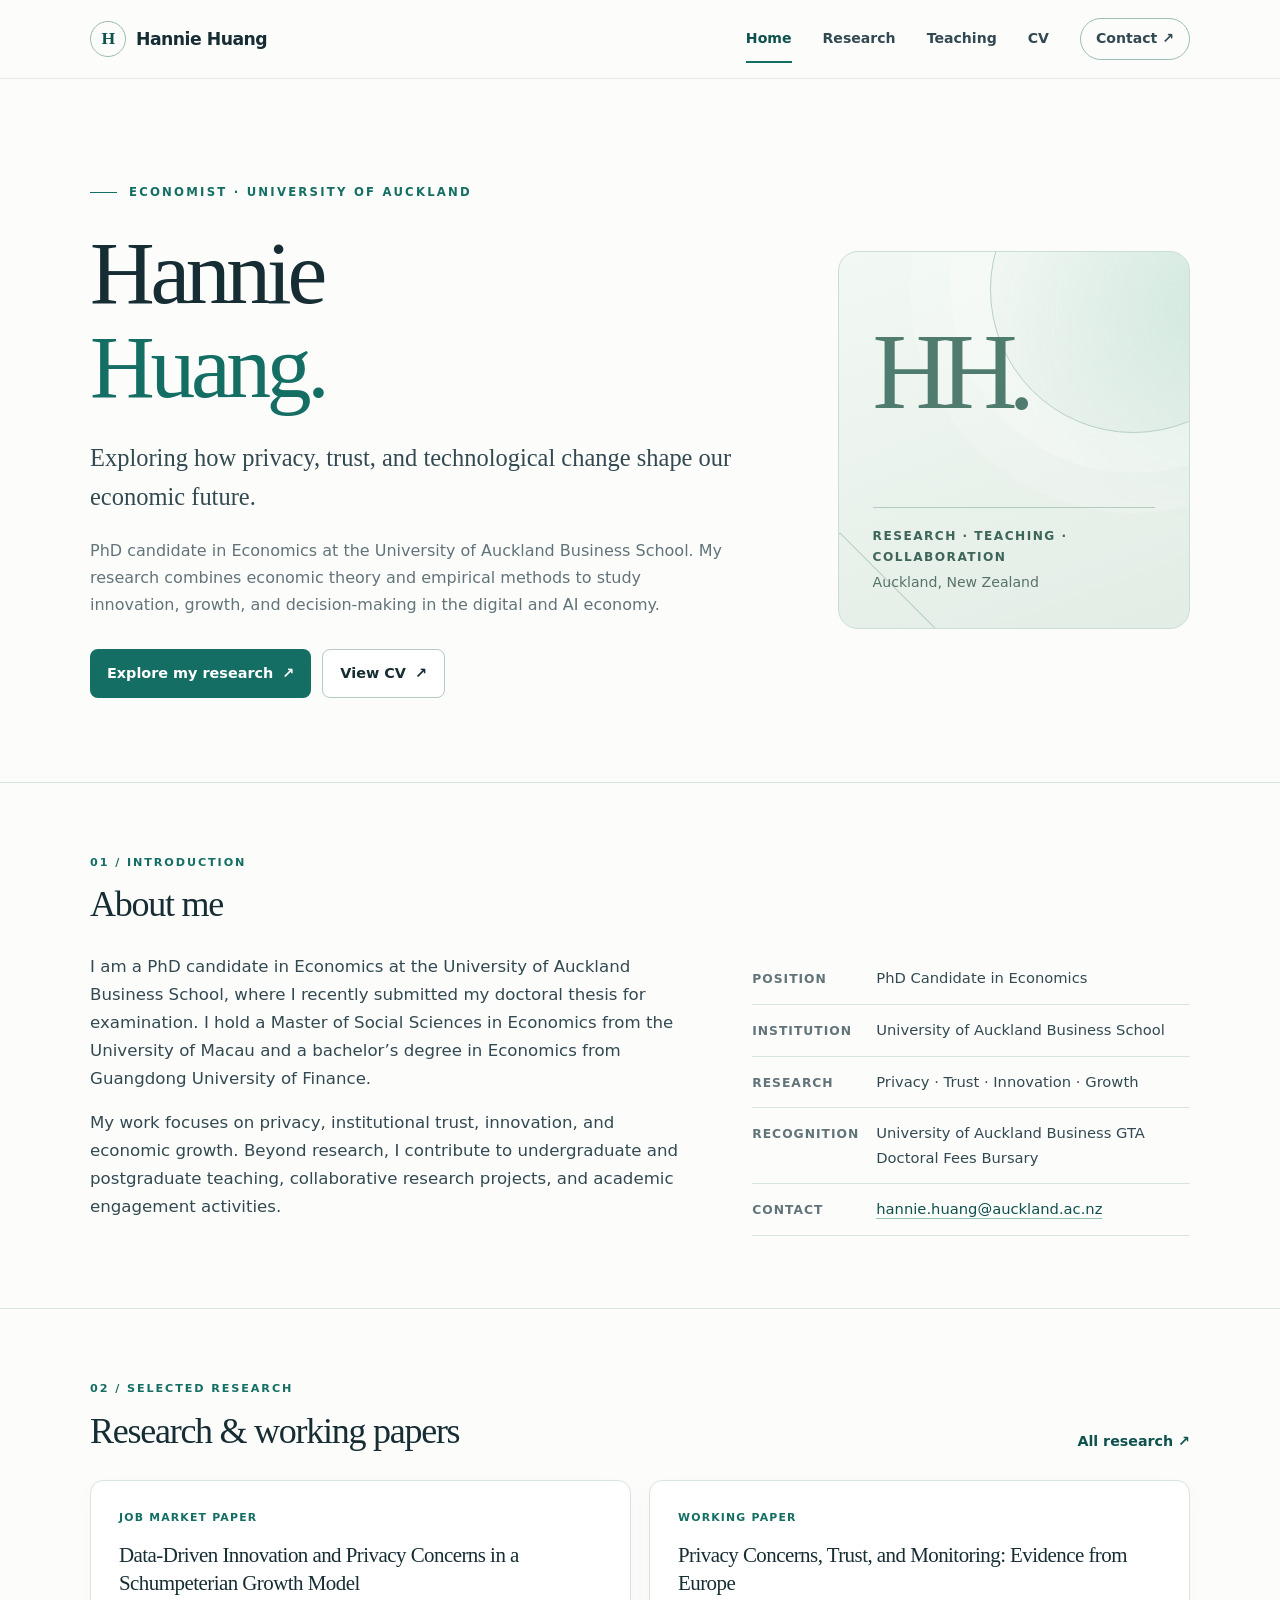
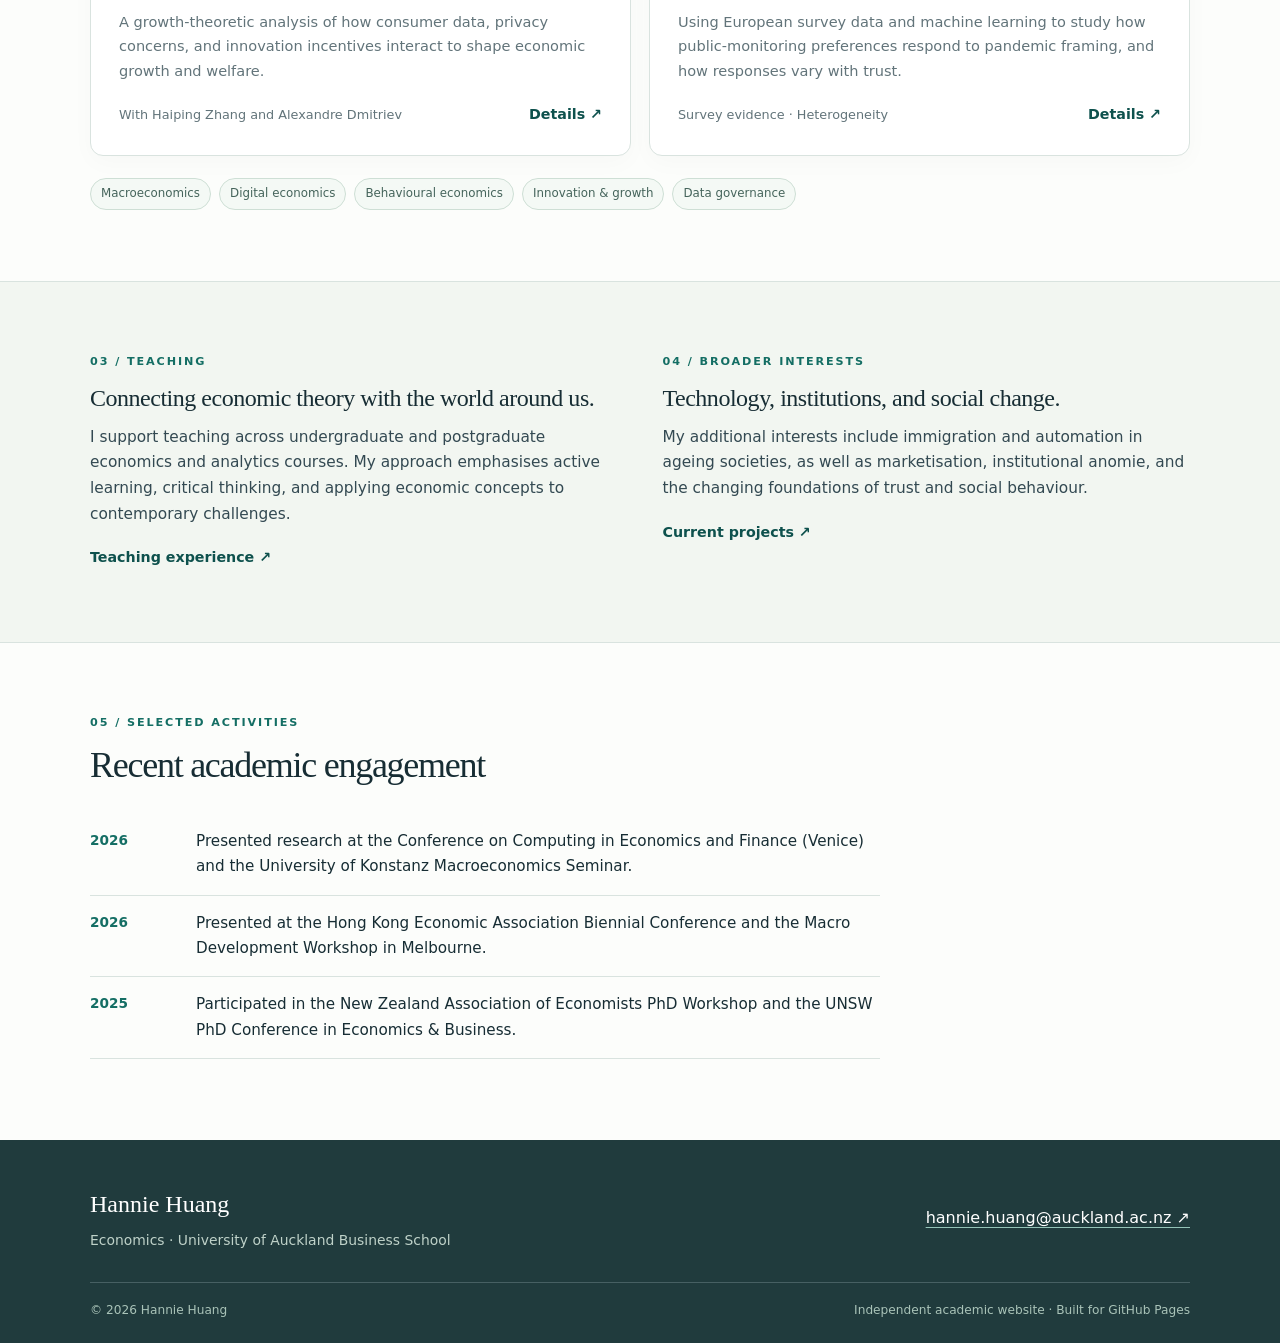
==== index.html @ b25e2229 "Add files via upload" ====
<!doctype html>
<html lang="en"><head><meta charset="utf-8"><meta name="viewport" content="width=device-width, initial-scale=1">
<meta name="description" content="Hannie Huang, PhD candidate in Economics at the University of Auckland. Research in privacy, trust, innovation and growth in the digital economy."><meta name="theme-color" content="#fcfdfb">
<meta property="og:title" content="Home | Hannie Huang"><meta property="og:description" content="Hannie Huang, PhD candidate in Economics at the University of Auckland. Research in privacy, trust, innovation and growth in the digital economy."><meta property="og:type" content="website">
<link rel="icon" href="assets/favicon.svg" type="image/svg+xml"><link rel="stylesheet" href="assets/site.css">
<title>Home | Hannie Huang</title></head>
<body><a class="skip-link" href="#main">Skip to content</a>
<header class="site-header"><div class="container header-inner"><a class="brand" href="index.html" aria-label="Hannie Huang homepage"><span class="brand-mark" aria-hidden="true">H</span> Hannie Huang</a>
<button class="menu-toggle" type="button" aria-expanded="false" aria-controls="mainnav">Menu</button>
<nav class="site-nav" id="mainnav" aria-label="Primary navigation"><a href="index.html" aria-current="page">Home</a><a href="research.html">Research</a><a href="teaching.html">Teaching</a><a href="cv.html">CV</a><a class="nav-contact" href="mailto:hannie.huang@auckland.ac.nz">Contact ↗</a></nav></div></header>
<main id="main">
<section class="hero"><div class="container hero-grid"><div>
<div class="eyebrow">Economist · University of Auckland</div>
<h1>Hannie<br><span>Huang.</span></h1>
<p class="hero-lead">Exploring how privacy, trust, and technological change shape our economic future.</p>
<p class="hero-description">PhD candidate in Economics at the University of Auckland Business School. My research combines economic theory and empirical methods to study innovation, growth, and decision-making in the digital and AI economy.</p>
<div class="actions"><a class="btn btn-primary" href="research.html">Explore my research <span aria-hidden="true">↗</span></a><a class="btn btn-secondary" href="cv.html">View CV <span aria-hidden="true">↗</span></a></div>
</div><div class="profile-panel" aria-label="Decorative initials card"><div class="monogram" aria-hidden="true">HH.</div><div class="profile-label">Research · Teaching · Collaboration</div><div class="profile-text">Auckland, New Zealand</div></div></div></section>
<section class="section" id="about"><div class="container"><div class="section-heading"><div><span class="kicker">01 / Introduction</span><h2>About me</h2></div></div>
<div class="about-grid"><div class="about-copy"><p>I am a PhD candidate in Economics at the University of Auckland Business School, where I recently submitted my doctoral thesis for examination. I hold a Master of Social Sciences in Economics from the University of Macau and a bachelor’s degree in Economics from Guangdong University of Finance.</p>
<p>My work focuses on privacy, institutional trust, innovation, and economic growth. Beyond research, I contribute to undergraduate and postgraduate teaching, collaborative research projects, and academic engagement activities.</p></div>
<div><ul class="fact-list"><li><strong>Position</strong><span>PhD Candidate in Economics</span></li><li><strong>Institution</strong><span>University of Auckland Business School</span></li><li><strong>Research</strong><span>Privacy · Trust · Innovation · Growth</span></li><li><strong>Recognition</strong><span>University of Auckland Business GTA Doctoral Fees Bursary</span></li><li><strong>Contact</strong><span><a href="mailto:hannie.huang@auckland.ac.nz">hannie.huang@auckland.ac.nz</a></span></li></ul></div></div>
</div></section>
<section class="section" id="selected-research"><div class="container"><div class="section-heading"><div><span class="kicker">02 / Selected research</span><h2>Research & working papers</h2></div><a class="inline-link" href="research.html">All research ↗</a></div>
<div class="two-col"><article class="paper-card"><span class="label">Job market paper</span><h3>Data-Driven Innovation and Privacy Concerns in a Schumpeterian Growth Model</h3><p>A growth-theoretic analysis of how consumer data, privacy concerns, and innovation incentives interact to shape economic growth and welfare.</p><div class="meta"><span class="muted" style="font-size:.8rem">With Haiping Zhang and Alexandre Dmitriev</span><a class="inline-link" href="research.html#innovation">Details ↗</a></div></article>
<article class="paper-card"><span class="label">Working paper</span><h3>Privacy Concerns, Trust, and Monitoring: Evidence from Europe</h3><p>Using European survey data and machine learning to study how public-monitoring preferences respond to pandemic framing, and how responses vary with trust.</p><div class="meta"><span class="muted" style="font-size:.8rem">Survey evidence · Heterogeneity</span><a class="inline-link" href="research.html#privacy-trust">Details ↗</a></div></article></div>
<div class="chips"><span class="chip">Macroeconomics</span><span class="chip">Digital economics</span><span class="chip">Behavioural economics</span><span class="chip">Innovation & growth</span><span class="chip">Data governance</span></div>
</div></section>
<section class="section feature-band"><div class="container feature-grid"><article class="feature-item"><span class="kicker">03 / Teaching</span><h3>Connecting economic theory with the world around us.</h3><p>I support teaching across undergraduate and postgraduate economics and analytics courses. My approach emphasises active learning, critical thinking, and applying economic concepts to contemporary challenges.</p><a class="inline-link" href="teaching.html">Teaching experience ↗</a></article>
<article class="feature-item"><span class="kicker">04 / Broader interests</span><h3>Technology, institutions, and social change.</h3><p>My additional interests include immigration and automation in ageing societies, as well as marketisation, institutional anomie, and the changing foundations of trust and social behaviour.</p><a class="inline-link" href="research.html#work-in-progress">Current projects ↗</a></article></div></section>
<section class="section"><div class="container"><div class="section-heading"><div><span class="kicker">05 / Selected activities</span><h2>Recent academic engagement</h2></div></div>
<ol class="timeline"><li><time datetime="2026">2026</time><span>Presented research at the Conference on Computing in Economics and Finance (Venice) and the University of Konstanz Macroeconomics Seminar.</span></li>
<li><time datetime="2026">2026</time><span>Presented at the Hong Kong Economic Association Biennial Conference and the Macro Development Workshop in Melbourne.</span></li>
<li><time datetime="2025">2025</time><span>Participated in the New Zealand Association of Economists PhD Workshop and the UNSW PhD Conference in Economics & Business.</span></li></ol></div></section>
</main>
<footer class="site-footer"><div class="container"><div class="footer-main"><div><strong>Hannie Huang</strong><p>Economics · University of Auckland Business School</p></div><a href="mailto:hannie.huang@auckland.ac.nz">hannie.huang@auckland.ac.nz ↗</a></div>
<div class="footer-bottom"><span>© <span class="year">2026</span> Hannie Huang</span><span>Independent academic website · Built for GitHub Pages</span></div></div></footer>
<script src="assets/site.js" defer></script></body></html>
---- assets/site.css ----
/* Hannie Huang · Academic website · no remote assets or dependencies */
:root {
  --ink:#172d34;--ink2:#334952;--muted:#62747a;--line:#d9e3df;
  --accent:#146e64;--accent-dark:#0e514d;--accent-pale:#e5f1eb;
  --paper:#fcfdfb;--white:#ffffff;--cream:#f4f6f2;--gold:#cda96c;
  --max:1100px;--radius:14px;
}
*{box-sizing:border-box}
html{scroll-behavior:smooth}
body{margin:0;color:var(--ink);background:var(--paper);font-family:system-ui,-apple-system,"Segoe UI",Roboto,"Helvetica Neue",Arial,sans-serif;line-height:1.67;-webkit-font-smoothing:antialiased}
a{color:var(--accent-dark);text-decoration-color:#94c4b8;text-underline-offset:4px}
a:hover{text-decoration-color:var(--accent-dark)}
button{font:inherit;cursor:pointer} img{max-width:100%;height:auto} ::selection{background:#c9e8dc;color:#12332f}
:focus-visible{outline:3px solid var(--accent);outline-offset:3px}
.container{width:min(calc(100% - 44px),var(--max));margin-inline:auto}
.skip-link{position:absolute;top:-100px;left:20px;z-index:1000;background:#fff;padding:10px 18px}.skip-link:focus{top:15px}
.site-header{position:sticky;top:0;z-index:50;border-bottom:1px solid rgba(23,45,52,.09);background:rgba(252,253,251,.96);backdrop-filter:blur(12px)}
.header-inner{min-height:78px;display:flex;justify-content:space-between;align-items:center;gap:20px}
.brand{display:flex;align-items:center;gap:10px;color:var(--ink);text-decoration:none!important;font-size:1.08rem;font-weight:720;letter-spacing:-.03em;white-space:nowrap}
.brand-mark{width:36px;height:36px;display:grid;place-items:center;border:1px solid #98b9af;border-radius:50%;font-family:Georgia,serif;font-size:1.1rem;color:var(--accent-dark)}
.site-nav{display:flex;align-items:center;gap:31px}
.site-nav a{text-decoration:none;color:var(--ink2);font-size:.88rem;font-weight:550;position:relative}
.site-nav a[aria-current="page"]{color:var(--accent-dark);font-weight:760}
.site-nav a[aria-current="page"]::after{content:"";position:absolute;height:2px;left:0;right:0;bottom:-12px;background:var(--accent)}
.site-nav a:hover{color:var(--accent)}
.nav-contact{border:1px solid #9bbeb4;padding:8px 15px;border-radius:50px!important}
.menu-toggle{display:none;border:1px solid var(--line);color:var(--ink);border-radius:8px;background:transparent;padding:8px 12px}
.eyebrow{display:flex;align-items:center;gap:12px;text-transform:uppercase;letter-spacing:.19em;font-size:.73rem;font-weight:750;color:var(--accent)}
.eyebrow:before{content:"";width:27px;height:1px;background:var(--accent)}
.hero{padding:104px 0 84px;position:relative;overflow:hidden}
.hero-grid{display:grid;grid-template-columns:minmax(0,1.35fr) minmax(280px,.7fr);gap:68px;align-items:center}
.hero h1,.page-hero h1{font-family:Georgia,"Times New Roman",serif;letter-spacing:-.048em;font-weight:500;line-height:1.06}
.hero h1{font-size:clamp(3.5rem,7vw,6.1rem);margin:23px 0 24px}
.hero h1 span{color:var(--accent)}
.hero-lead{font-family:Georgia,"Times New Roman",serif;color:var(--ink2);font-size:clamp(1.16rem,2vw,1.53rem);line-height:1.57;max-width:680px;margin:0 0 22px}
.hero-description{max-width:640px;color:var(--muted);font-size:1rem;margin:0 0 31px}
.actions{display:flex;flex-wrap:wrap;gap:11px}
.btn{display:inline-flex;align-items:center;gap:9px;padding:11px 17px;border-radius:8px;text-decoration:none;font-size:.9rem;font-weight:700;transition:transform .15s,background .15s}
.btn:hover{transform:translateY(-1px)}
.btn-primary{background:var(--accent);color:white!important}
.btn-primary:hover{background:var(--accent-dark)}
.btn-secondary{border:1px solid #b6c9c4;color:var(--ink)!important;background:#fff}
.profile-panel{min-height:360px;border:1px solid #cbded4;border-radius:20px;padding:34px;position:relative;overflow:hidden;background:radial-gradient(circle at 105% 15%,#d3e9df 0,transparent 43%),linear-gradient(160deg,#f2f9f4,#e7efe9 75%,#e1ede5)}
.profile-panel:before{content:"";position:absolute;width:285px;height:285px;border:1px solid #b7d0c4;border-radius:50%;right:-88px;top:-106px;box-shadow:0 0 0 40px rgba(255,255,255,.2),0 0 0 80px rgba(255,255,255,.15)}
.profile-panel:after{content:"";position:absolute;width:160px;height:160px;border:1px solid #b0cdc0;transform:rotate(45deg);bottom:-100px;left:-80px}
.monogram{font-family:Georgia,serif;font-weight:400;letter-spacing:-.09em;font-size:6.7rem;color:#507b6f;line-height:1;margin:32px 0 82px;position:relative;z-index:2}
.profile-label{position:relative;z-index:2;padding-top:18px;border-top:1px solid #b1cbbd;font-size:.76rem;letter-spacing:.12em;text-transform:uppercase;color:#3d655a;font-weight:720}
.profile-text{position:relative;z-index:2;margin:4px 0 0;color:#557368;font-size:.88rem}
.section{padding:71px 0;border-top:1px solid var(--line)}
.section-heading{display:flex;align-items:end;justify-content:space-between;gap:20px;margin-bottom:27px}
.kicker{font-size:.7rem;color:var(--accent);font-weight:780;letter-spacing:.17em;text-transform:uppercase;display:block;margin-bottom:11px}
h2{font-size:clamp(1.65rem,3vw,2.25rem);font-family:Georgia,"Times New Roman",serif;letter-spacing:-.035em;font-weight:500;line-height:1.2;margin:0}
h3{font-size:1.16rem;line-height:1.35;letter-spacing:-.02em;margin:0 0 10px}
p{margin:0 0 17px}.muted{color:var(--muted)}
.inline-link{font-size:.89rem;white-space:nowrap;font-weight:720;text-decoration:none}
.about-grid{display:grid;grid-template-columns:1.15fr .85fr;gap:70px}
.about-copy{font-size:1.04rem;color:var(--ink2)}
.fact-list{margin:0;padding:0;list-style:none}
.fact-list li{padding:13px 0;border-bottom:1px solid var(--line);display:flex;gap:20px;align-items:baseline}
.fact-list strong{font-size:.77rem;text-transform:uppercase;letter-spacing:.08em;width:104px;flex-shrink:0;color:var(--muted)}
.fact-list span{font-size:.92rem;color:var(--ink2)}
.two-col{display:grid;grid-template-columns:1fr 1fr;gap:18px}
.paper-card{border:1px solid var(--line);padding:28px;border-radius:13px;background:var(--white);display:flex;flex-direction:column;min-height:268px;box-shadow:0 7px 24px rgba(18,45,39,.025)}
.paper-card:hover{border-color:#9dc3b5}
.paper-card h3{font-family:Georgia,"Times New Roman",serif;font-size:1.31rem;font-weight:500;letter-spacing:-.026em;margin:13px 0}
.paper-card p{font-size:.91rem;color:var(--muted);margin-bottom:20px}
.paper-card .meta{margin-top:auto;display:flex;justify-content:space-between;align-items:center;gap:14px}
.label{font-size:.68rem;text-transform:uppercase;letter-spacing:.11em;font-weight:760;color:var(--accent)}
.chips{display:flex;flex-wrap:wrap;gap:8px;margin-top:22px}
.chip{display:inline-block;color:#45645b;font-size:.74rem;border:1px solid #cedfd5;border-radius:60px;padding:5px 10px;background:#f4f9f5}
.feature-band{background:#f2f6f1}
.feature-grid{display:grid;grid-template-columns:1fr 1fr;gap:45px}
.feature-item h3{font-family:Georgia,serif;font-weight:500;font-size:1.5rem}
.feature-item p{color:var(--ink2);font-size:.96rem}
.timeline{padding:0;margin:0;list-style:none;max-width:790px}
.timeline li{display:grid;grid-template-columns:84px 1fr;gap:22px;padding:15px 0;border-bottom:1px solid var(--line);font-size:.95rem}
.timeline time{font-size:.85rem;color:var(--accent);font-weight:760}
.site-footer{background:#203b3d;color:#d7e7df;padding:44px 0 22px;margin-top:10px}
.footer-main{display:flex;align-items:center;justify-content:space-between;gap:22px;flex-wrap:wrap;margin-bottom:30px}
.footer-main strong{font-family:Georgia,serif;font-weight:500;font-size:1.5rem;color:white}
.footer-main p{margin:5px 0 0;color:#bfd2c9;font-size:.87rem}
.footer-main a{color:white}
.footer-bottom{border-top:1px solid #476063;padding-top:17px;display:flex;justify-content:space-between;gap:16px;flex-wrap:wrap;font-size:.76rem;color:#a9c3b8}
.page-hero{padding:85px 0 51px;background:linear-gradient(120deg,#f3f7f1,#fdfefb 62%)}
.page-hero h1{font-size:clamp(3.1rem,6vw,4.8rem);margin:16px 0 18px}
.page-hero p{font-size:1.05rem;color:var(--ink2);max-width:750px}
.content-shell{padding:60px 0 85px}
.content-block+.content-block{margin-top:74px}
.section-intro{max-width:780px;color:var(--ink2);font-size:.97rem}
.research-feature{border:1px solid #d4e1d8;border-left:4px solid var(--accent);background:white;padding:30px 34px;border-radius:0 13px 13px 0}
.research-feature h3{font-family:Georgia,serif;font-size:1.55rem;font-weight:500;max-width:800px;margin:10px 0}
.research-feature .authors{font-size:.87rem;color:var(--muted);margin-bottom:17px}
.research-feature p{max-width:840px;color:var(--ink2);font-size:.95rem}
.list-cards{display:grid;gap:16px}
.item-card{padding:25px 27px;border:1px solid var(--line);border-radius:12px;background:white}
.item-card h3{font-family:Georgia,serif;font-weight:500;font-size:1.24rem;margin:9px 0}
.item-card p{font-size:.93rem;color:var(--ink2);margin:0}
.project-stack{display:grid;grid-template-columns:1fr 1fr;gap:18px}
.mini-project{background:#f4f7f3;border:1px solid #e1e8e1;border-radius:12px;padding:25px}
.mini-project p{font-size:.92rem;color:var(--ink2);margin:0}
.bullet-list{margin:17px 0 0;padding-left:22px;color:var(--ink2)}
.bullet-list li{margin:9px 0;padding-left:3px}
.teach-grid{display:grid;grid-template-columns:1fr 1fr;gap:24px}
.course-group{border:1px solid var(--line);border-radius:13px;padding:27px 30px;background:#fff}
.course-group h3{font-family:Georgia,serif;font-size:1.28rem;font-weight:500;margin-bottom:14px}
.course-group ul{padding-left:20px;margin:0;color:var(--ink2)}
.course-group li{margin:10px 0;font-size:.94rem}
.philosophy{display:grid;grid-template-columns:repeat(3,1fr);gap:17px;margin-top:28px}
.philosophy article{background:#f2f7f2;border-radius:10px;padding:23px}
.philosophy strong{display:block;color:var(--accent);font-size:.78rem;letter-spacing:.12em;margin-bottom:12px}
.philosophy h3{font-family:Georgia,serif;font-weight:500}
.philosophy p{font-size:.88rem;color:var(--ink2);margin:0}
.cv-header-row{display:flex;justify-content:space-between;gap:20px;align-items:center}
.cv-block{padding:28px 0;border-top:1px solid var(--line)}
.cv-block:first-of-type{border-top:0}
.cv-entry{display:grid;grid-template-columns:150px 1fr;gap:22px;margin-top:18px}
.cv-date{color:var(--muted);font-size:.85rem}
.cv-entry strong{font-size:.96rem;color:var(--ink)}
.cv-entry p{color:var(--ink2);font-size:.9rem;margin:4px 0}
.cv-entry .small{font-size:.83rem;color:var(--muted)}
.cv-onlyprint{display:block}
@media(max-width:850px){
.hero{padding:68px 0 62px}.hero-grid{grid-template-columns:1fr;gap:36px}.profile-panel{max-width:470px;min-height:260px}.monogram{margin:0 0 36px;font-size:5.5rem}
.about-grid{grid-template-columns:1fr;gap:28px}.two-col,.feature-grid,.teach-grid{grid-template-columns:1fr}
.philosophy{grid-template-columns:1fr}.project-stack{grid-template-columns:1fr}
}
@media(max-width:650px){
.header-inner{min-height:65px}.menu-toggle{display:block}.site-nav{position:absolute;left:0;right:0;top:65px;background:var(--paper);padding:18px 22px 24px;border-bottom:1px solid var(--line);box-shadow:0 14px 18px rgba(23,45,52,.06);display:none;flex-direction:column;align-items:stretch;gap:12px}
.site-nav.open{display:flex}.site-nav a{padding:9px 0}.site-nav a[aria-current="page"]::after{bottom:3px;right:auto;width:29px}.nav-contact{border:0;padding:9px 0!important}
.container{width:min(calc(100% - 32px),var(--max))}.hero h1{font-size:3.5rem}.section{padding:52px 0}.page-hero{padding:58px 0 37px}.content-shell{padding:42px 0 65px}
.section-heading{align-items:start;flex-direction:column;gap:8px}.paper-card,.course-group{padding:23px}.research-feature{padding:23px 20px}.cv-entry{grid-template-columns:1fr;gap:3px}.cv-header-row{align-items:start;flex-direction:column}
}
@media(prefers-reduced-motion:reduce){html{scroll-behavior:auto}*,*:before,*:after{transition:none!important}}
@media print{
.site-header,.site-footer,.no-print,.btn{display:none!important}
body{color:#000;font-size:10pt;background:#fff}.container{width:100%}.page-hero{padding:10px 0 16px;background:none}.page-hero h1{font-size:28pt}.content-shell{padding:0}.cv-block{page-break-inside:avoid;padding:15px 0}.cv-entry{margin-top:10px}.cv-onlyprint{display:block}
a{color:#000;text-decoration:none}
}
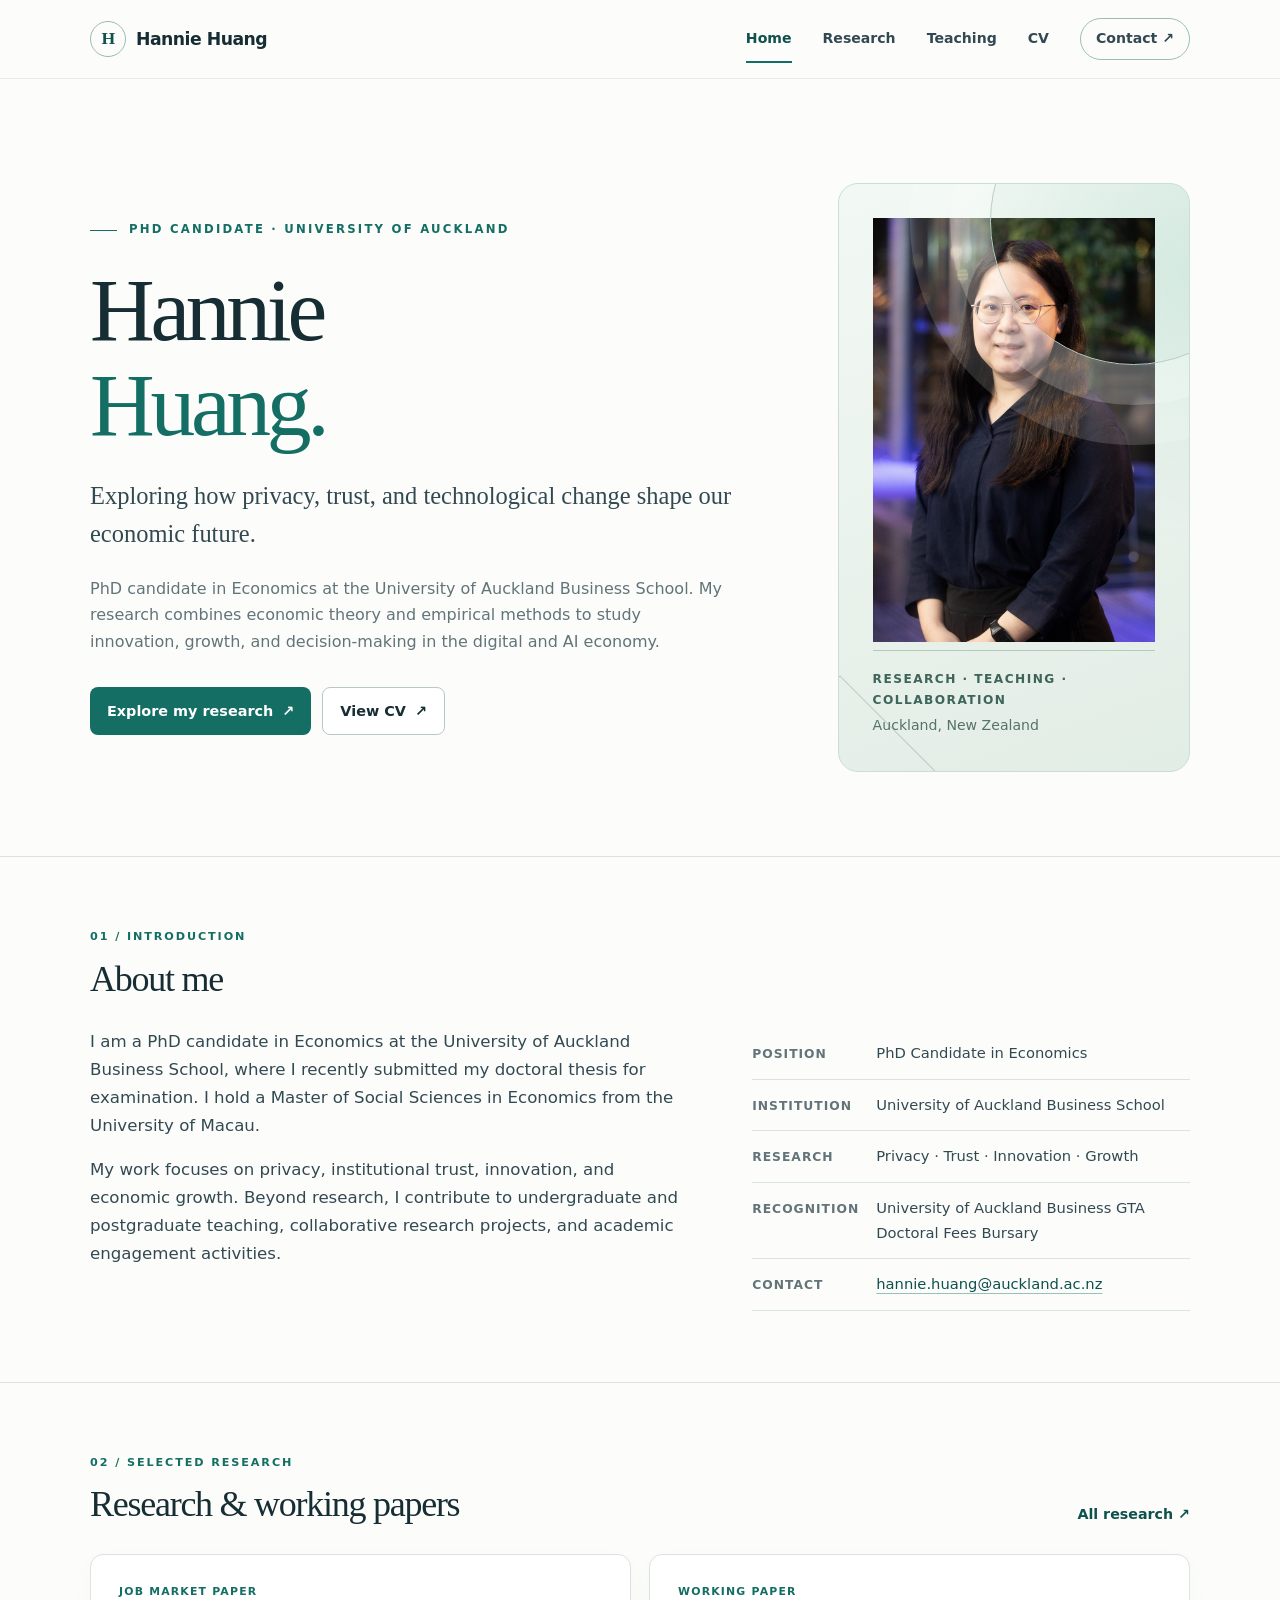
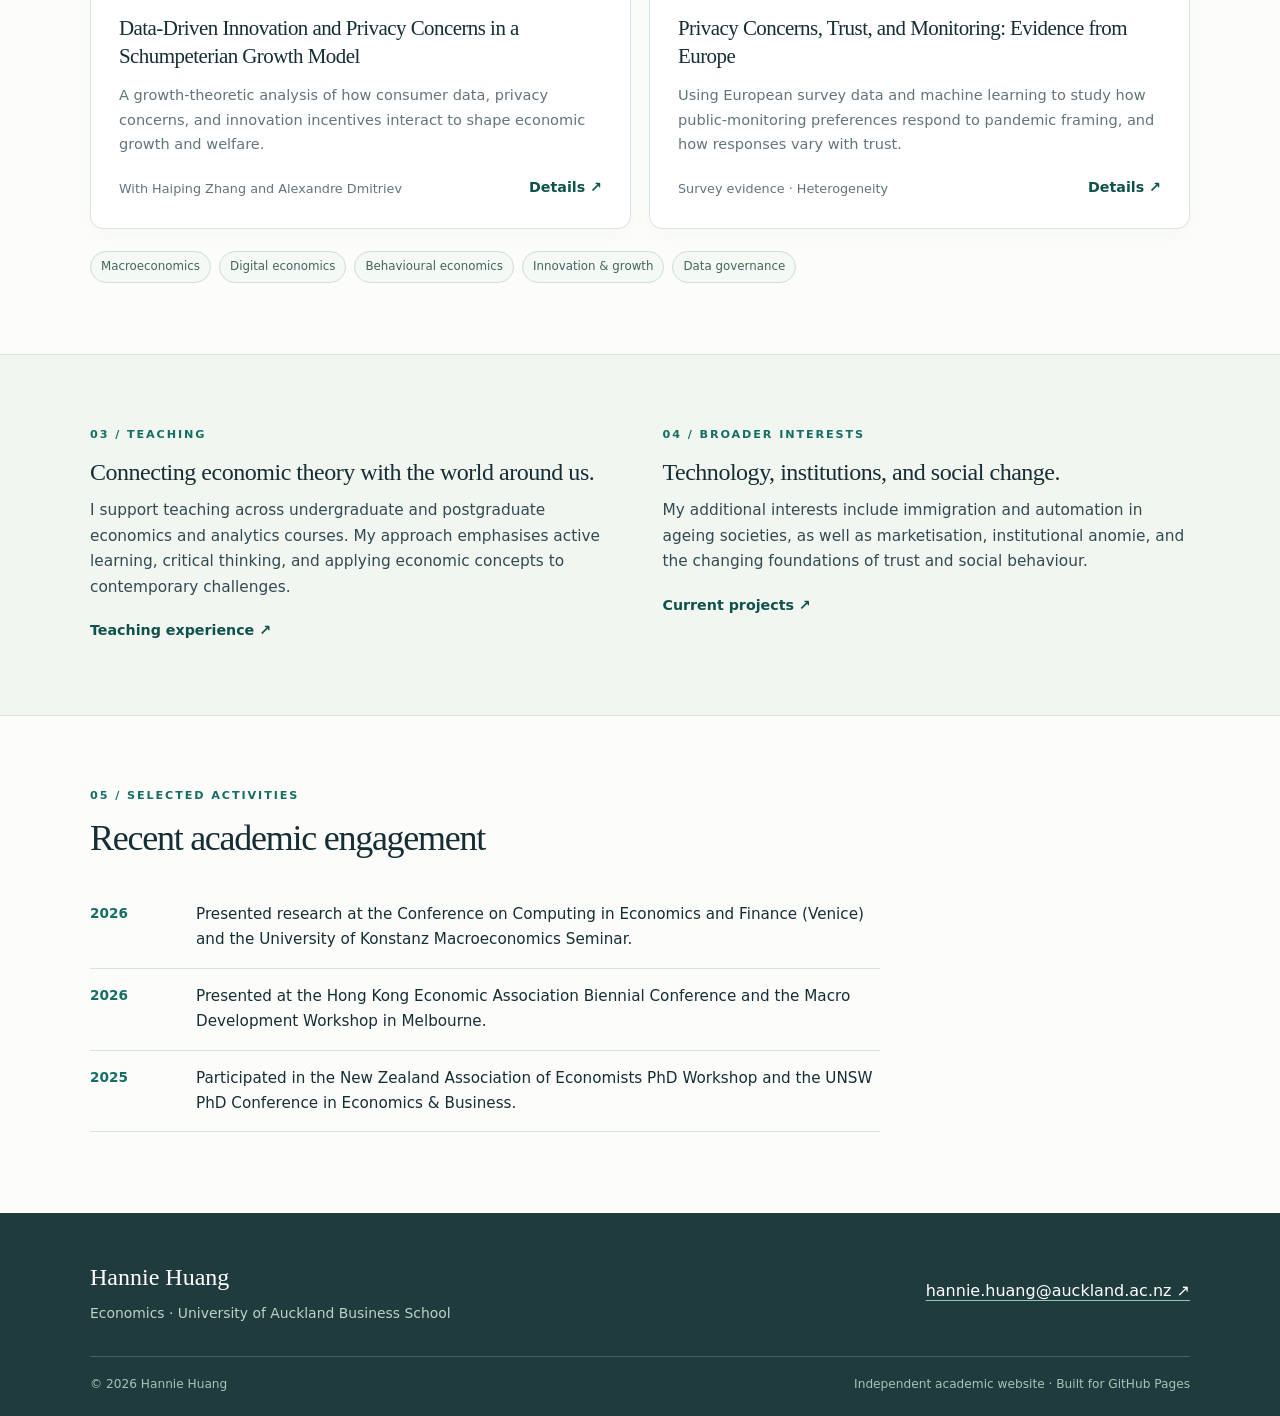
==== commit 08b00143: "index.html Updated the eyebrow text to reflect current status and removed redundant information abou" ====
--- a/index.html
+++ b/index.html
@@ -10,14 +10,14 @@
 <nav class="site-nav" id="mainnav" aria-label="Primary navigation"><a href="index.html" aria-current="page">Home</a><a href="research.html">Research</a><a href="teaching.html">Teaching</a><a href="cv.html">CV</a><a class="nav-contact" href="mailto:hannie.huang@auckland.ac.nz">Contact ↗</a></nav></div></header>
 <main id="main">
 <section class="hero"><div class="container hero-grid"><div>
-<div class="eyebrow">Economist · University of Auckland</div>
+<div class="eyebrow">PhD Candidate · University of Auckland</div>
 <h1>Hannie<br><span>Huang.</span></h1>
 <p class="hero-lead">Exploring how privacy, trust, and technological change shape our economic future.</p>
 <p class="hero-description">PhD candidate in Economics at the University of Auckland Business School. My research combines economic theory and empirical methods to study innovation, growth, and decision-making in the digital and AI economy.</p>
 <div class="actions"><a class="btn btn-primary" href="research.html">Explore my research <span aria-hidden="true">↗</span></a><a class="btn btn-secondary" href="cv.html">View CV <span aria-hidden="true">↗</span></a></div>
-</div><div class="profile-panel" aria-label="Decorative initials card"><div class="monogram" aria-hidden="true">HH.</div><div class="profile-label">Research · Teaching · Collaboration</div><div class="profile-text">Auckland, New Zealand</div></div></div></section>
+</div><div class="profile-panel" aria-label="Decorative initials card"><img src="assets/profile.jpg" alt="Portrait of Hannie Huang" class="profile-photo"><div class="profile-label">Research · Teaching · Collaboration</div><div class="profile-text">Auckland, New Zealand</div></div></div></section>
 <section class="section" id="about"><div class="container"><div class="section-heading"><div><span class="kicker">01 / Introduction</span><h2>About me</h2></div></div>
-<div class="about-grid"><div class="about-copy"><p>I am a PhD candidate in Economics at the University of Auckland Business School, where I recently submitted my doctoral thesis for examination. I hold a Master of Social Sciences in Economics from the University of Macau and a bachelor’s degree in Economics from Guangdong University of Finance.</p>
+<div class="about-grid"><div class="about-copy"><p>I am a PhD candidate in Economics at the University of Auckland Business School, where I recently submitted my doctoral thesis for examination. I hold a Master of Social Sciences in Economics from the University of Macau.</p>
 <p>My work focuses on privacy, institutional trust, innovation, and economic growth. Beyond research, I contribute to undergraduate and postgraduate teaching, collaborative research projects, and academic engagement activities.</p></div>
 <div><ul class="fact-list"><li><strong>Position</strong><span>PhD Candidate in Economics</span></li><li><strong>Institution</strong><span>University of Auckland Business School</span></li><li><strong>Research</strong><span>Privacy · Trust · Innovation · Growth</span></li><li><strong>Recognition</strong><span>University of Auckland Business GTA Doctoral Fees Bursary</span></li><li><strong>Contact</strong><span><a href="mailto:hannie.huang@auckland.ac.nz">hannie.huang@auckland.ac.nz</a></span></li></ul></div></div>
 </div></section>
@@ -35,4 +35,4 @@
 </main>
 <footer class="site-footer"><div class="container"><div class="footer-main"><div><strong>Hannie Huang</strong><p>Economics · University of Auckland Business School</p></div><a href="mailto:hannie.huang@auckland.ac.nz">hannie.huang@auckland.ac.nz ↗</a></div>
 <div class="footer-bottom"><span>© <span class="year">2026</span> Hannie Huang</span><span>Independent academic website · Built for GitHub Pages</span></div></div></footer>
-<script src="assets/site.js" defer></script></body></html>+<script src="assets/site.js" defer></script></body></html>
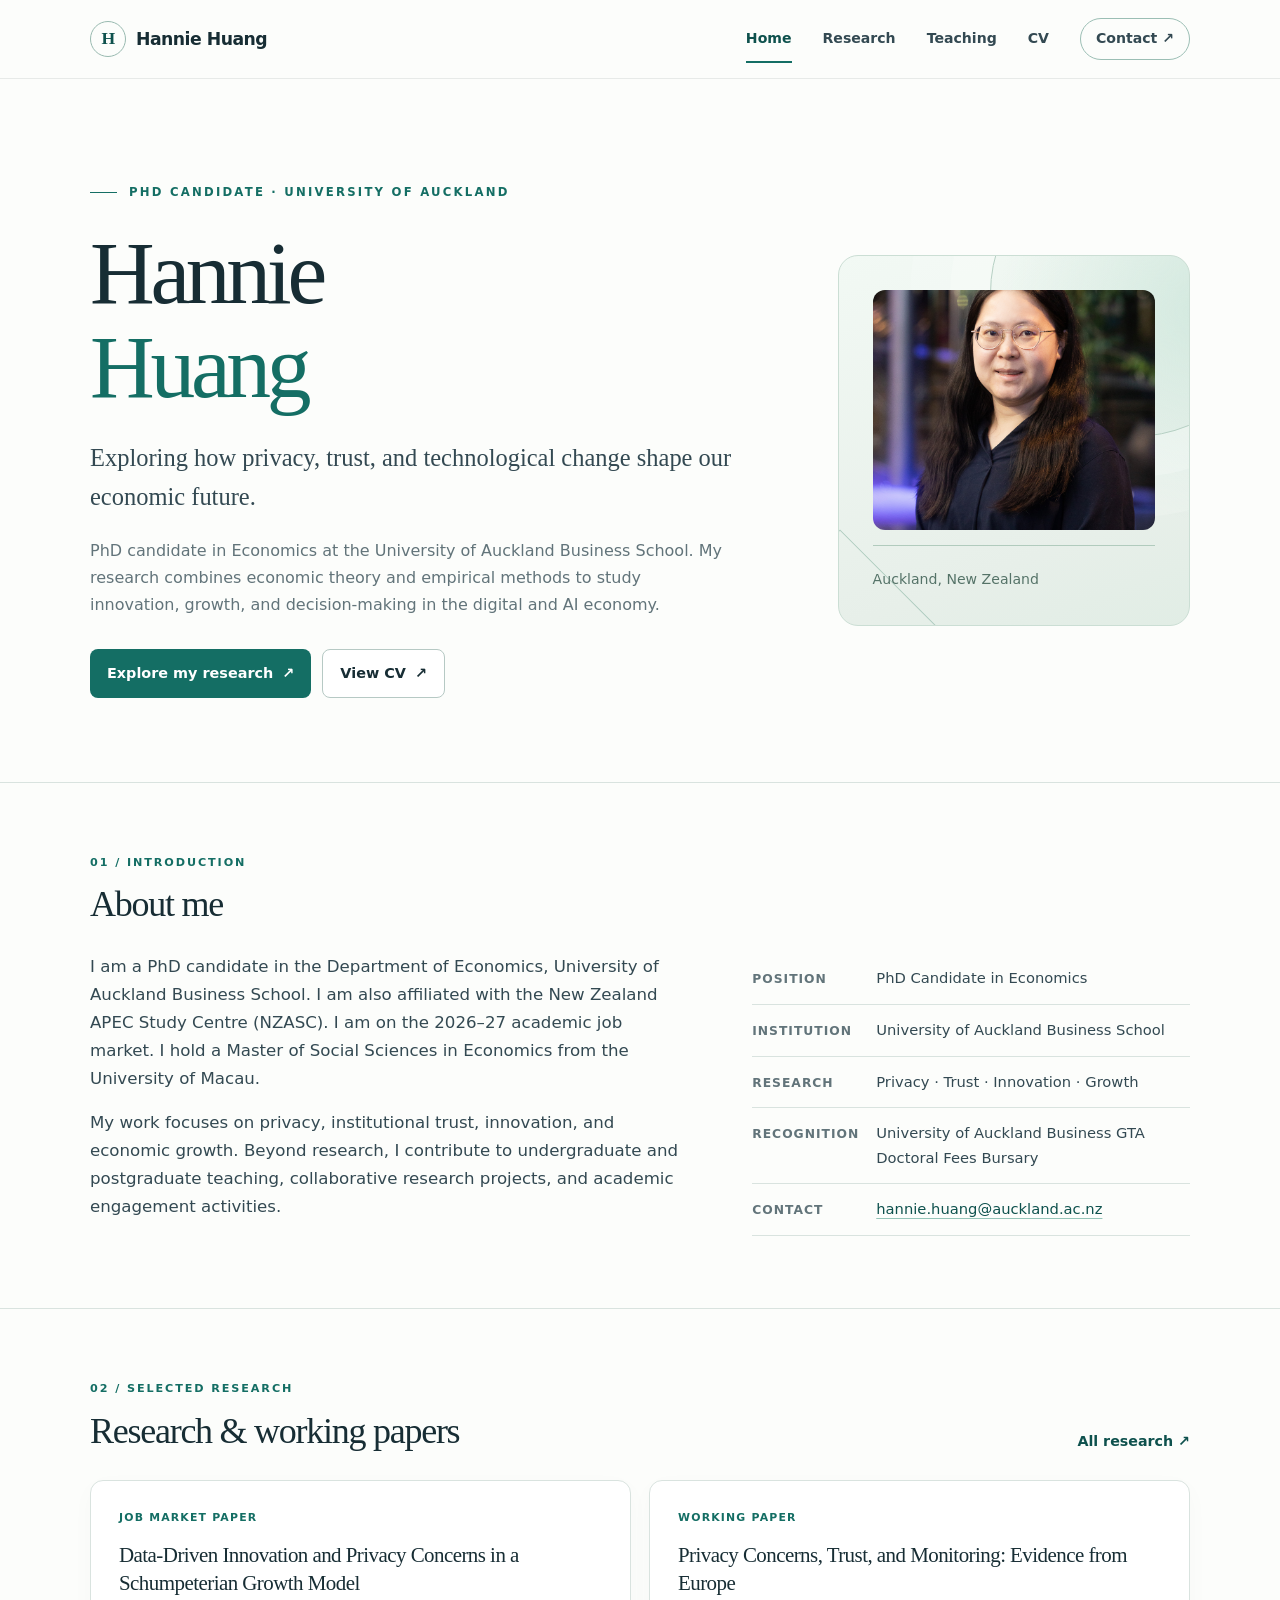
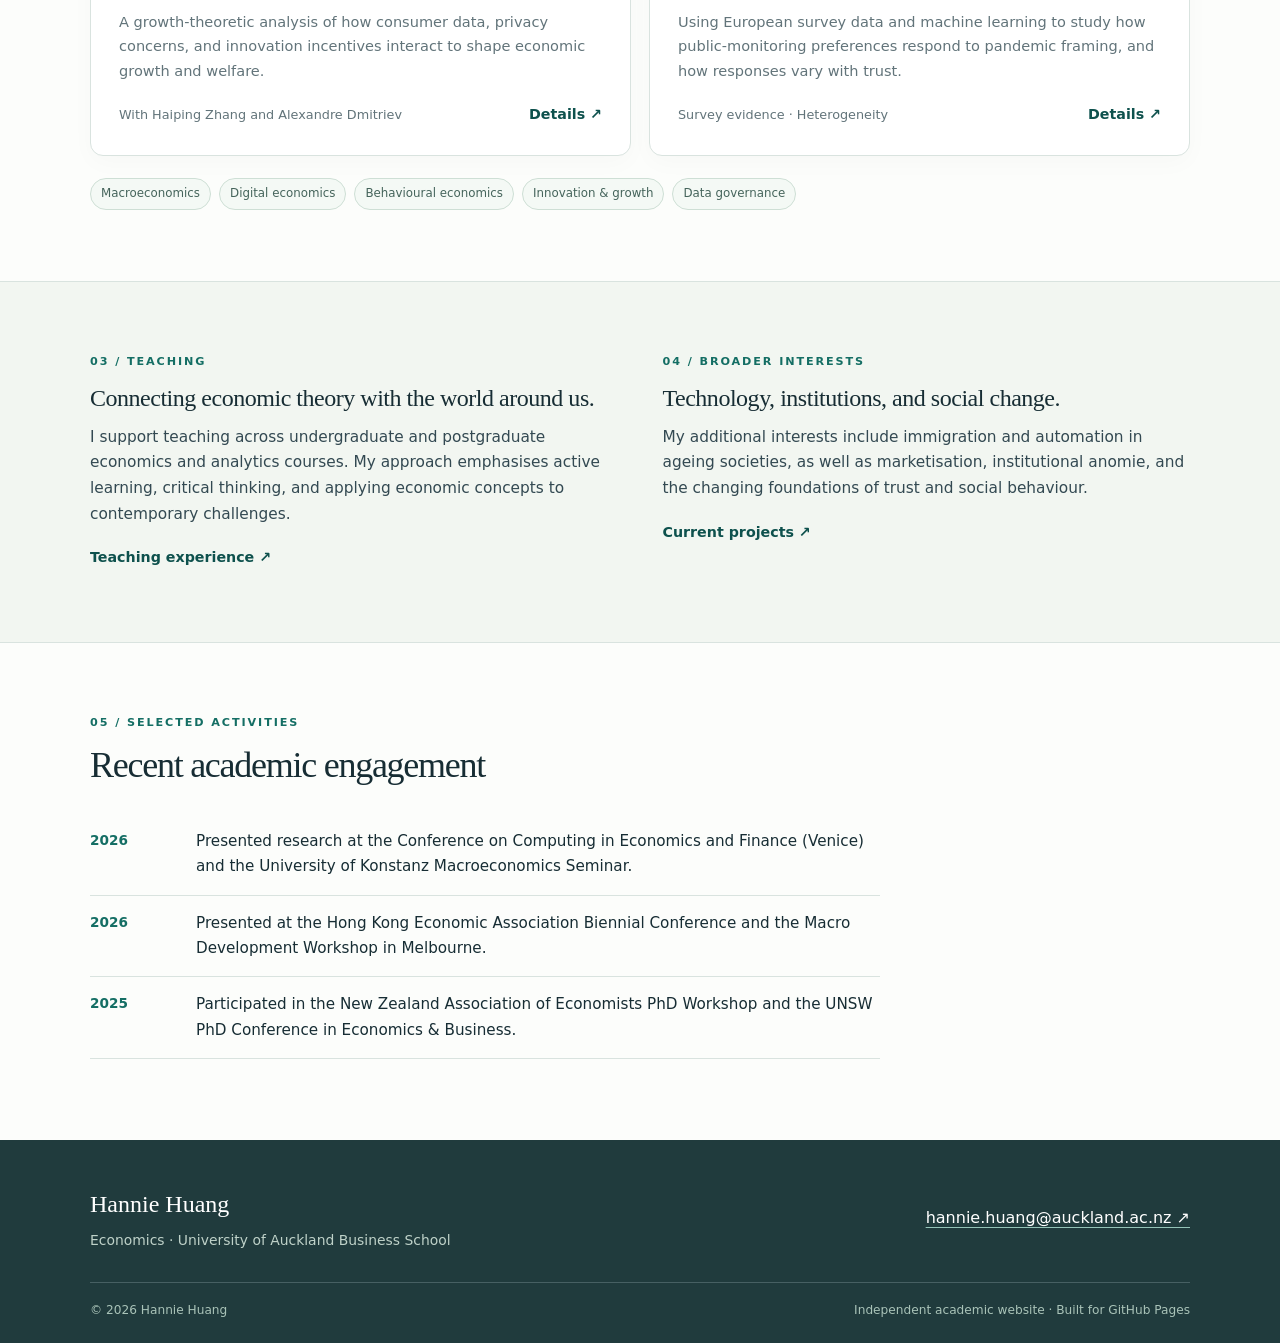
==== commit f19cba02: "index.html Updated the introduction and profile sections to include additional affiliations and cont" ====
--- a/index.html
+++ b/index.html
@@ -11,13 +11,13 @@
 <main id="main">
 <section class="hero"><div class="container hero-grid"><div>
 <div class="eyebrow">PhD Candidate · University of Auckland</div>
-<h1>Hannie<br><span>Huang.</span></h1>
+<h1>Hannie<br><span>Huang </span></h1>
 <p class="hero-lead">Exploring how privacy, trust, and technological change shape our economic future.</p>
 <p class="hero-description">PhD candidate in Economics at the University of Auckland Business School. My research combines economic theory and empirical methods to study innovation, growth, and decision-making in the digital and AI economy.</p>
 <div class="actions"><a class="btn btn-primary" href="research.html">Explore my research <span aria-hidden="true">↗</span></a><a class="btn btn-secondary" href="cv.html">View CV <span aria-hidden="true">↗</span></a></div>
-</div><div class="profile-panel" aria-label="Decorative initials card"><img src="assets/profile.jpg" alt="Portrait of Hannie Huang" class="profile-photo"><div class="profile-label">Research · Teaching · Collaboration</div><div class="profile-text">Auckland, New Zealand</div></div></div></section>
+</div><div class="profile-panel" aria-label="Decorative initials card"><img src="assets/profile.jpg" alt="Portrait of Hannie Huang" class="profile-photo"><div class="profile-label"></div><div class="profile-text">Auckland, New Zealand</div></div></div></section>
 <section class="section" id="about"><div class="container"><div class="section-heading"><div><span class="kicker">01 / Introduction</span><h2>About me</h2></div></div>
-<div class="about-grid"><div class="about-copy"><p>I am a PhD candidate in Economics at the University of Auckland Business School, where I recently submitted my doctoral thesis for examination. I hold a Master of Social Sciences in Economics from the University of Macau.</p>
+<div class="about-grid"><div class="about-copy"><p>I am a PhD candidate in the Department of Economics, University of Auckland Business School. I am also affiliated with the New Zealand APEC Study Centre (NZASC). I am on the 2026–27 academic job market. I hold a Master of Social Sciences in Economics from the University of Macau.</p>
 <p>My work focuses on privacy, institutional trust, innovation, and economic growth. Beyond research, I contribute to undergraduate and postgraduate teaching, collaborative research projects, and academic engagement activities.</p></div>
 <div><ul class="fact-list"><li><strong>Position</strong><span>PhD Candidate in Economics</span></li><li><strong>Institution</strong><span>University of Auckland Business School</span></li><li><strong>Research</strong><span>Privacy · Trust · Innovation · Growth</span></li><li><strong>Recognition</strong><span>University of Auckland Business GTA Doctoral Fees Bursary</span></li><li><strong>Contact</strong><span><a href="mailto:hannie.huang@auckland.ac.nz">hannie.huang@auckland.ac.nz</a></span></li></ul></div></div>
 </div></section>
--- a/assets/site.css
+++ b/assets/site.css
@@ -136,3 +136,14 @@
 body{color:#000;font-size:10pt;background:#fff}.container{width:100%}.page-hero{padding:10px 0 16px;background:none}.page-hero h1{font-size:28pt}.content-shell{padding:0}.cv-block{page-break-inside:avoid;padding:15px 0}.cv-entry{margin-top:10px}.cv-onlyprint{display:block}
 a{color:#000;text-decoration:none}
 }
+.profile-photo {
+  display: block;
+  width: 100%;
+  height: 240px;
+  object-fit: cover;
+  object-position: center 25%;
+  border-radius: 12px;
+  position: relative;
+  z-index: 2;
+  margin-bottom: 15px;
+}
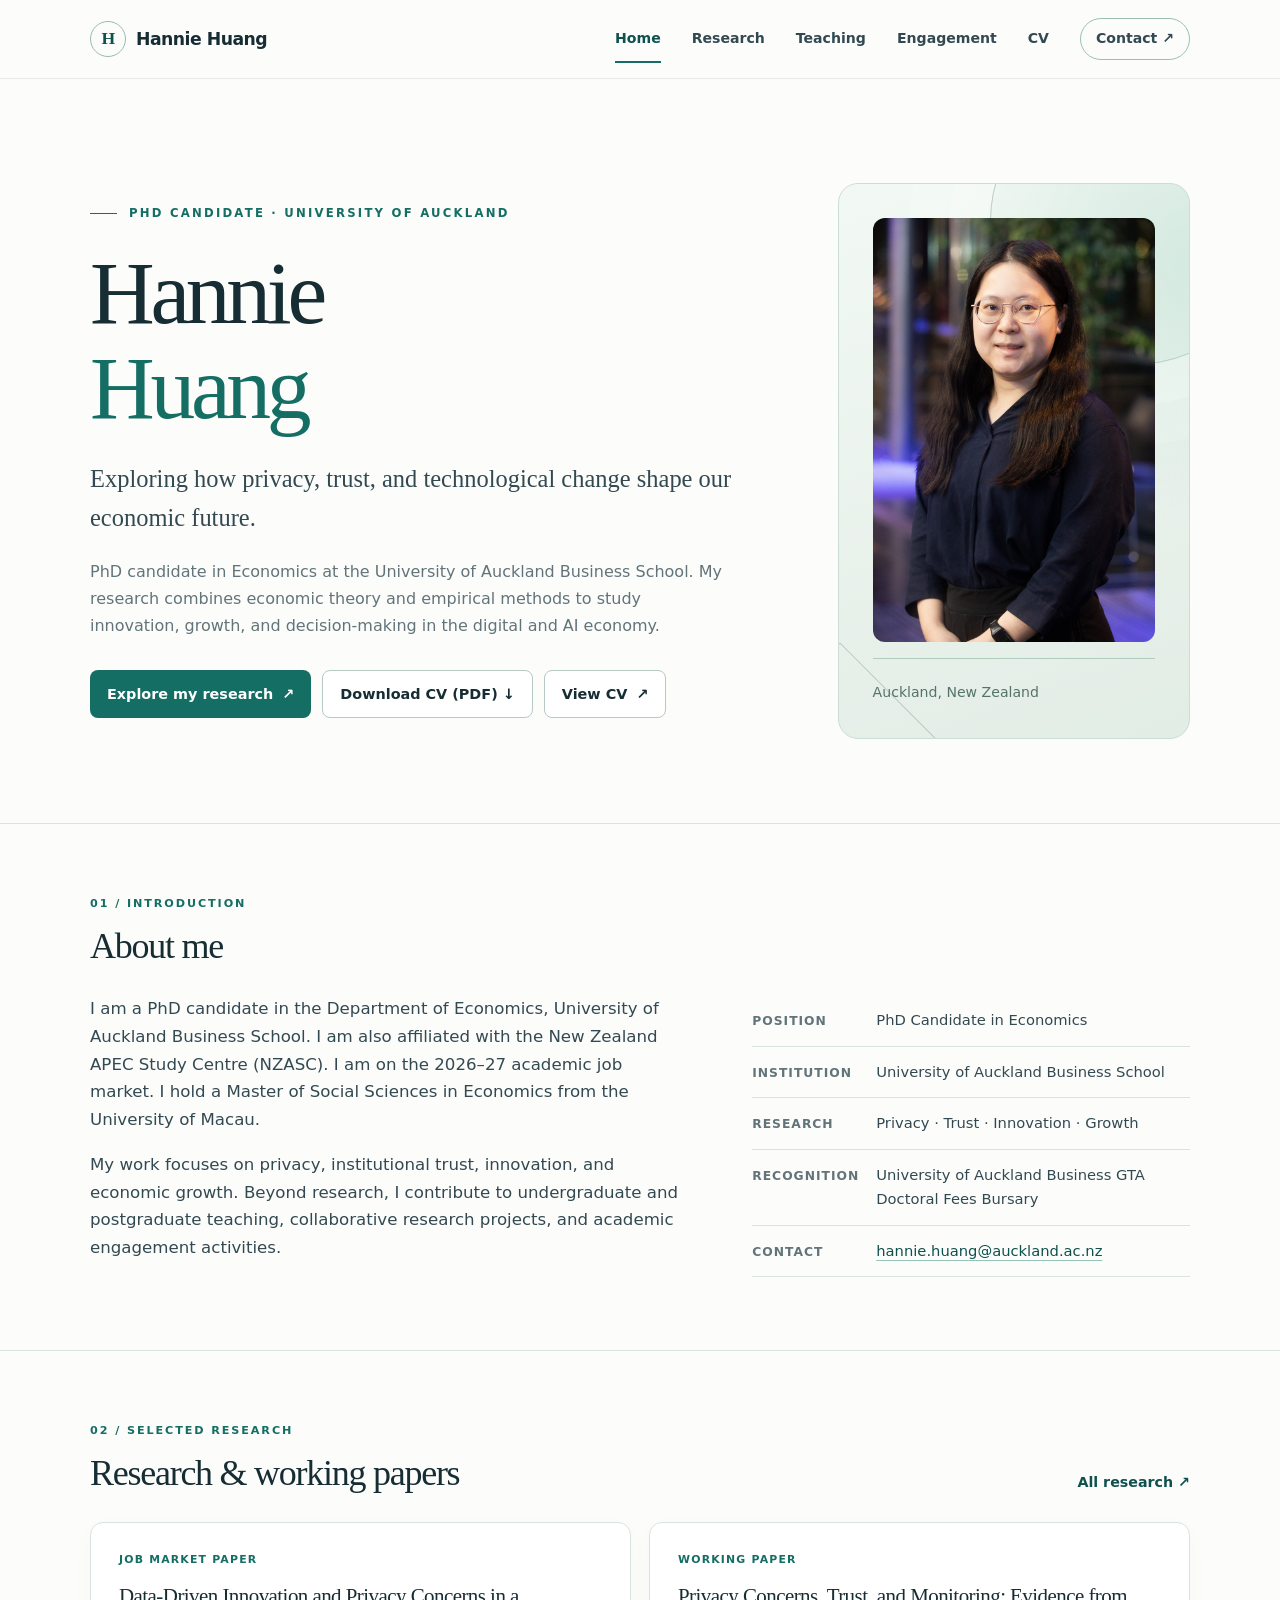
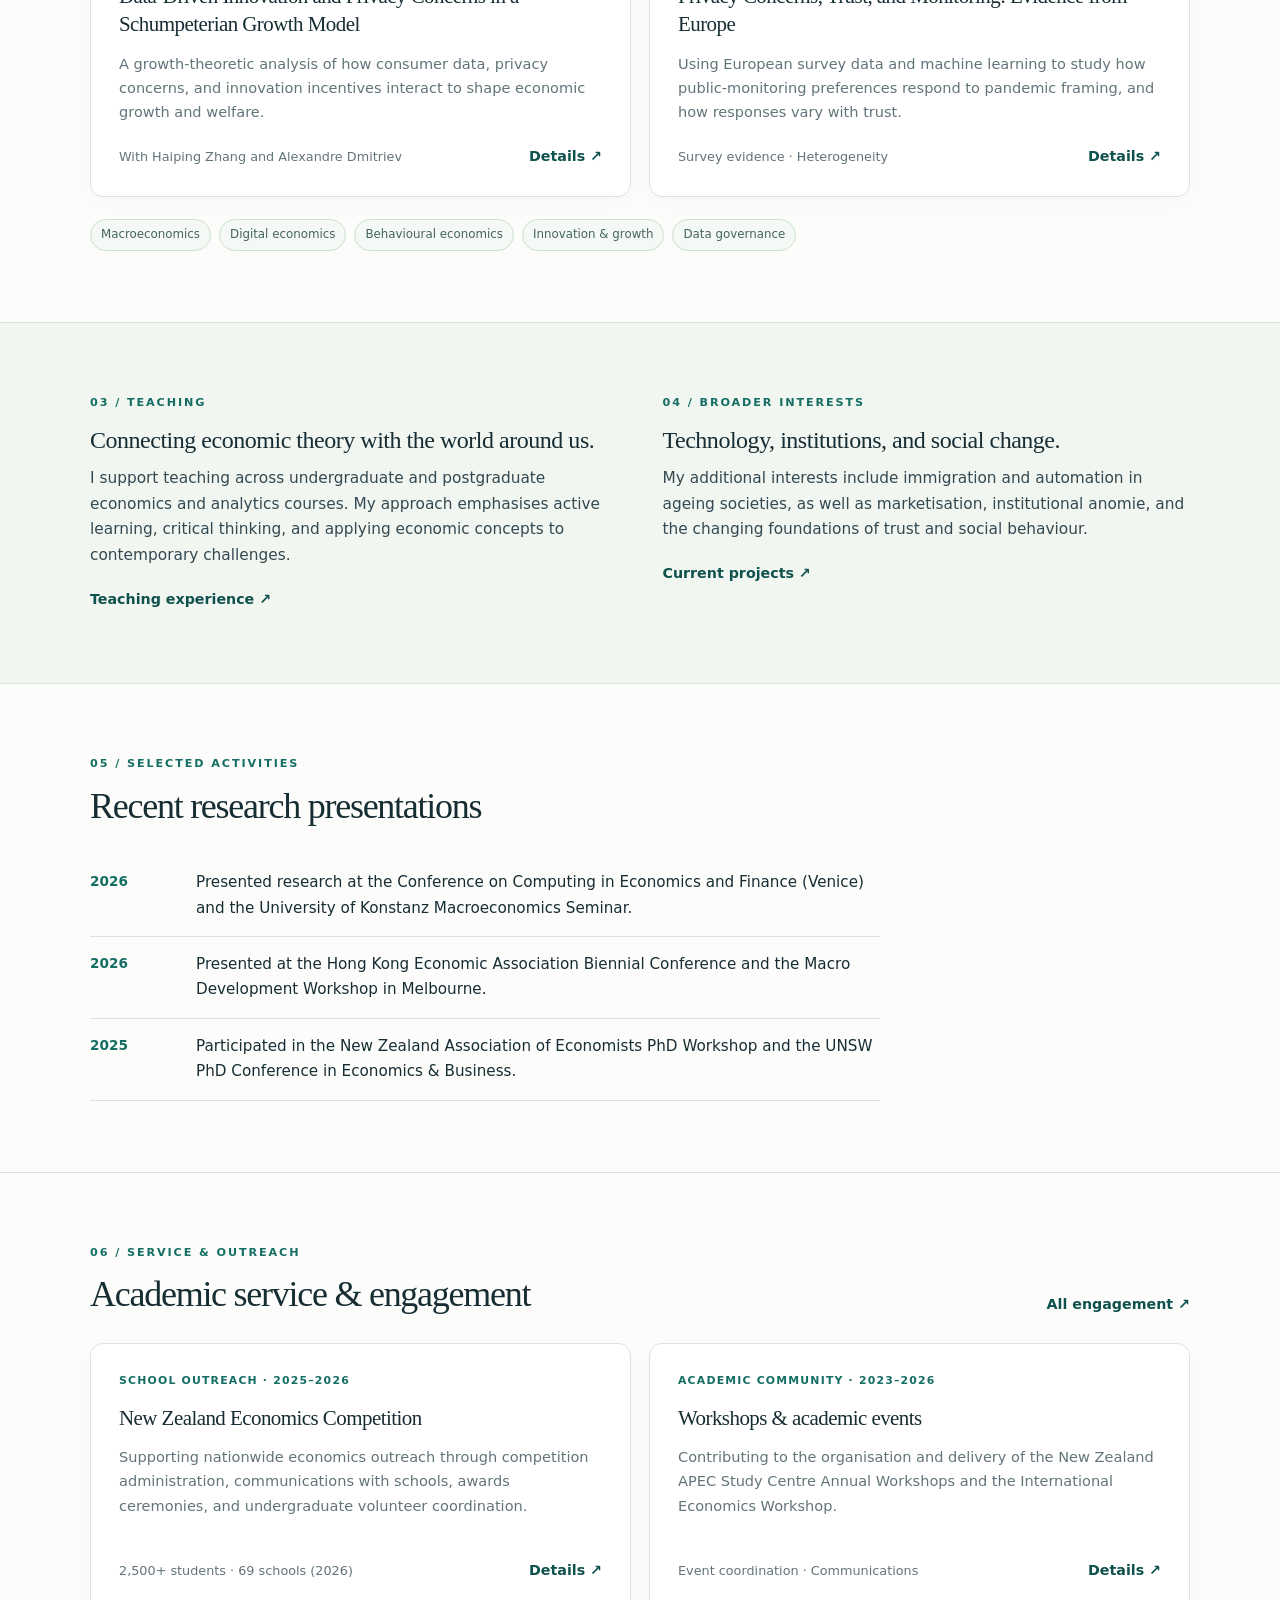
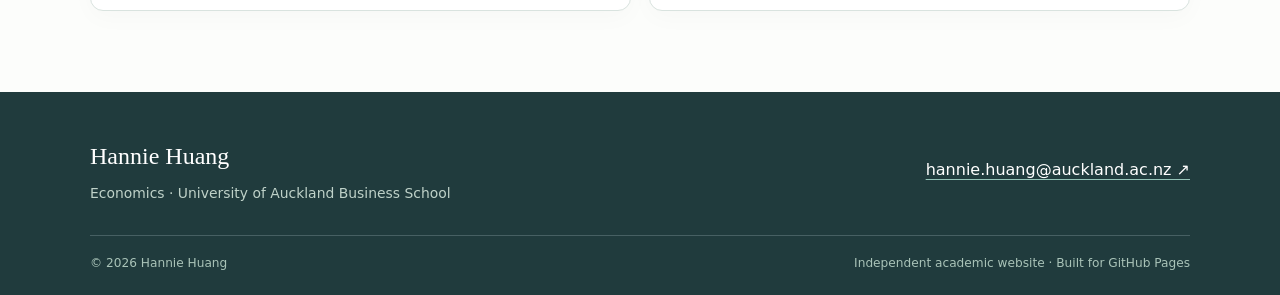
==== commit d7114640: "index.html Updated navigation links and added engagement section." ====
--- a/index.html
+++ b/index.html
@@ -7,15 +7,15 @@
 <body><a class="skip-link" href="#main">Skip to content</a>
 <header class="site-header"><div class="container header-inner"><a class="brand" href="index.html" aria-label="Hannie Huang homepage"><span class="brand-mark" aria-hidden="true">H</span> Hannie Huang</a>
 <button class="menu-toggle" type="button" aria-expanded="false" aria-controls="mainnav">Menu</button>
-<nav class="site-nav" id="mainnav" aria-label="Primary navigation"><a href="index.html" aria-current="page">Home</a><a href="research.html">Research</a><a href="teaching.html">Teaching</a><a href="cv.html">CV</a><a class="nav-contact" href="mailto:hannie.huang@auckland.ac.nz">Contact ↗</a></nav></div></header>
+<nav class="site-nav" id="mainnav" aria-label="Primary navigation"><a href="index.html" aria-current="page">Home</a><a href="research.html">Research</a><a href="teaching.html">Teaching</a><a href="engagement.html">Engagement</a><a href="cv.html">CV</a><a class="nav-contact" href="mailto:hannie.huang@auckland.ac.nz">Contact ↗</a></nav></div></header>
 <main id="main">
 <section class="hero"><div class="container hero-grid"><div>
 <div class="eyebrow">PhD Candidate · University of Auckland</div>
 <h1>Hannie<br><span>Huang </span></h1>
 <p class="hero-lead">Exploring how privacy, trust, and technological change shape our economic future.</p>
 <p class="hero-description">PhD candidate in Economics at the University of Auckland Business School. My research combines economic theory and empirical methods to study innovation, growth, and decision-making in the digital and AI economy.</p>
-<div class="actions"><a class="btn btn-primary" href="research.html">Explore my research <span aria-hidden="true">↗</span></a><a class="btn btn-secondary" href="cv.html">View CV <span aria-hidden="true">↗</span></a></div>
-</div><div class="profile-panel" aria-label="Decorative initials card"><img src="assets/profile.jpg" alt="Portrait of Hannie Huang" class="profile-photo"><div class="profile-label"></div><div class="profile-text">Auckland, New Zealand</div></div></div></section>
+<div class="actions"><a class="btn btn-primary" href="research.html">Explore my research <span aria-hidden="true">↗</span></a><a class="btn btn-secondary" href="assets/Hannie_Huang_CV.pdf" download="Hannie_Huang_CV.pdf"> Download CV (PDF) ↓ </a><a class="btn btn-secondary" href="cv.html">View CV <span aria-hidden="true">↗</span></a></div>
+</div><div class="profile-panel" aria-label="Portrait and location"><img src="assets/profile.jpg" alt="Portrait of Hannie Huang" class="profile-photo"><div class="profile-label"></div><div class="profile-text">Auckland, New Zealand</div></div></div></section>
 <section class="section" id="about"><div class="container"><div class="section-heading"><div><span class="kicker">01 / Introduction</span><h2>About me</h2></div></div>
 <div class="about-grid"><div class="about-copy"><p>I am a PhD candidate in the Department of Economics, University of Auckland Business School. I am also affiliated with the New Zealand APEC Study Centre (NZASC). I am on the 2026–27 academic job market. I hold a Master of Social Sciences in Economics from the University of Macau.</p>
 <p>My work focuses on privacy, institutional trust, innovation, and economic growth. Beyond research, I contribute to undergraduate and postgraduate teaching, collaborative research projects, and academic engagement activities.</p></div>
@@ -28,10 +28,14 @@
 </div></section>
 <section class="section feature-band"><div class="container feature-grid"><article class="feature-item"><span class="kicker">03 / Teaching</span><h3>Connecting economic theory with the world around us.</h3><p>I support teaching across undergraduate and postgraduate economics and analytics courses. My approach emphasises active learning, critical thinking, and applying economic concepts to contemporary challenges.</p><a class="inline-link" href="teaching.html">Teaching experience ↗</a></article>
 <article class="feature-item"><span class="kicker">04 / Broader interests</span><h3>Technology, institutions, and social change.</h3><p>My additional interests include immigration and automation in ageing societies, as well as marketisation, institutional anomie, and the changing foundations of trust and social behaviour.</p><a class="inline-link" href="research.html#work-in-progress">Current projects ↗</a></article></div></section>
-<section class="section"><div class="container"><div class="section-heading"><div><span class="kicker">05 / Selected activities</span><h2>Recent academic engagement</h2></div></div>
+<section class="section"><div class="container"><div class="section-heading"><div><span class="kicker">05 / Selected activities</span><h2>Recent research presentations</h2></div></div>
 <ol class="timeline"><li><time datetime="2026">2026</time><span>Presented research at the Conference on Computing in Economics and Finance (Venice) and the University of Konstanz Macroeconomics Seminar.</span></li>
 <li><time datetime="2026">2026</time><span>Presented at the Hong Kong Economic Association Biennial Conference and the Macro Development Workshop in Melbourne.</span></li>
 <li><time datetime="2025">2025</time><span>Participated in the New Zealand Association of Economists PhD Workshop and the UNSW PhD Conference in Economics & Business.</span></li></ol></div></section>
+<section class="section" id="engagement"><div class="container"><div class="section-heading"><div><span class="kicker">06 / Service & outreach</span><h2>Academic service & engagement</h2></div><a class="inline-link" href="engagement.html">All engagement ↗</a></div>
+<div class="two-col"><article class="paper-card"><span class="label">School outreach · 2025–2026</span><h3>New Zealand Economics Competition</h3><p>Supporting nationwide economics outreach through competition administration, communications with schools, awards ceremonies, and undergraduate volunteer coordination.</p><div class="meta"><span class="muted" style="font-size:.8rem">2,500+ students · 69 schools (2026)</span><a class="inline-link" href="engagement.html#competition">Details ↗</a></div></article>
+<article class="paper-card"><span class="label">Academic community · 2023–2026</span><h3>Workshops & academic events</h3><p>Contributing to the organisation and delivery of the New Zealand APEC Study Centre Annual Workshops and the International Economics Workshop.</p><div class="meta"><span class="muted" style="font-size:.8rem">Event coordination · Communications</span><a class="inline-link" href="engagement.html#workshops">Details ↗</a></div></article></div>
+</div></section>
 </main>
 <footer class="site-footer"><div class="container"><div class="footer-main"><div><strong>Hannie Huang</strong><p>Economics · University of Auckland Business School</p></div><a href="mailto:hannie.huang@auckland.ac.nz">hannie.huang@auckland.ac.nz ↗</a></div>
 <div class="footer-bottom"><span>© <span class="year">2026</span> Hannie Huang</span><span>Independent academic website · Built for GitHub Pages</span></div></div></footer>
--- a/assets/site.css
+++ b/assets/site.css
@@ -136,14 +136,24 @@
 body{color:#000;font-size:10pt;background:#fff}.container{width:100%}.page-hero{padding:10px 0 16px;background:none}.page-hero h1{font-size:28pt}.content-shell{padding:0}.cv-block{page-break-inside:avoid;padding:15px 0}.cv-entry{margin-top:10px}.cv-onlyprint{display:block}
 a{color:#000;text-decoration:none}
 }
-.profile-photo {
+
+/* Full-height portrait on homepage */
+.profile-panel .profile-photo {
   display: block;
   width: 100%;
-  height: 240px;
-  object-fit: cover;
-  object-position: center 25%;
-  border-radius: 12px;
+  height: auto;
+  max-height: none;
+  aspect-ratio: auto;
+  object-fit: contain;
   position: relative;
   z-index: 2;
-  margin-bottom: 15px;
+  border-radius: 12px;
+  margin-bottom: 16px;
 }
+
+/* Let the photo card grow with the image */
+.profile-panel {
+  height: auto;
+  max-height: none;
+}
+
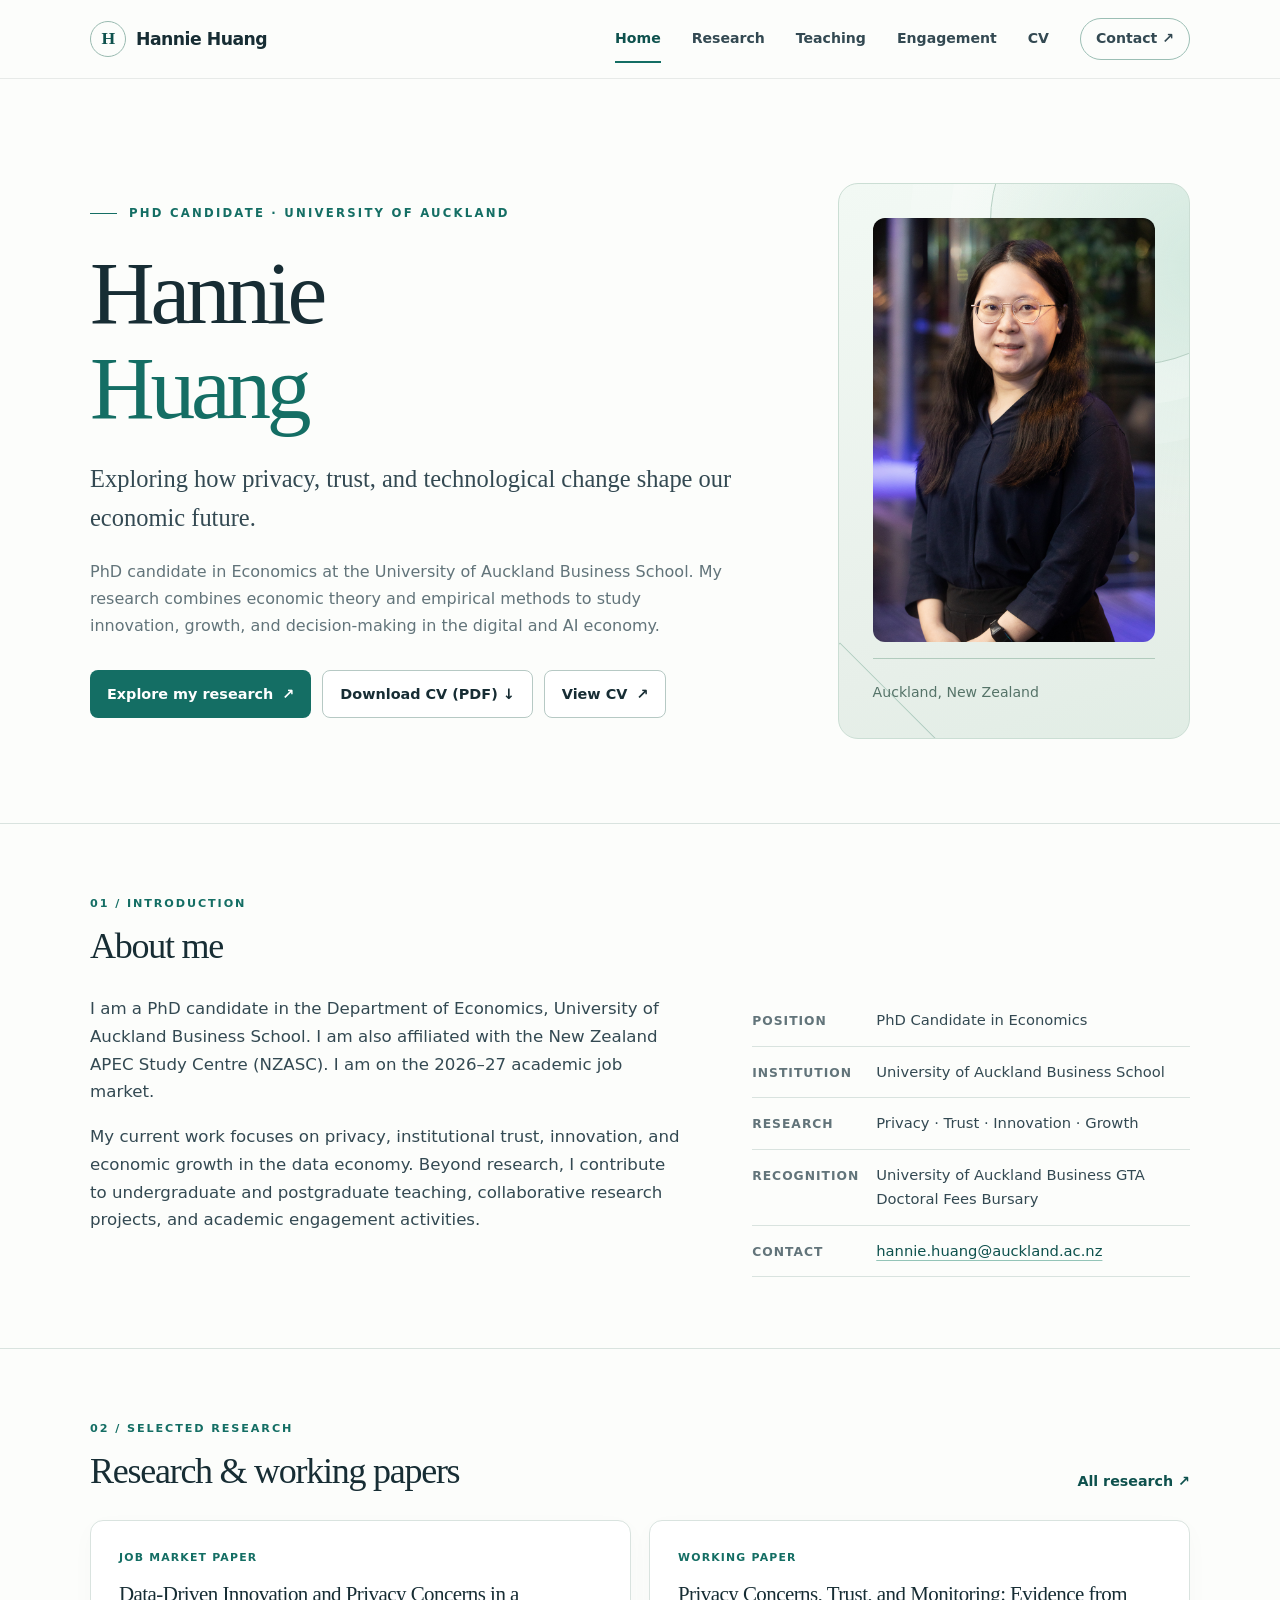
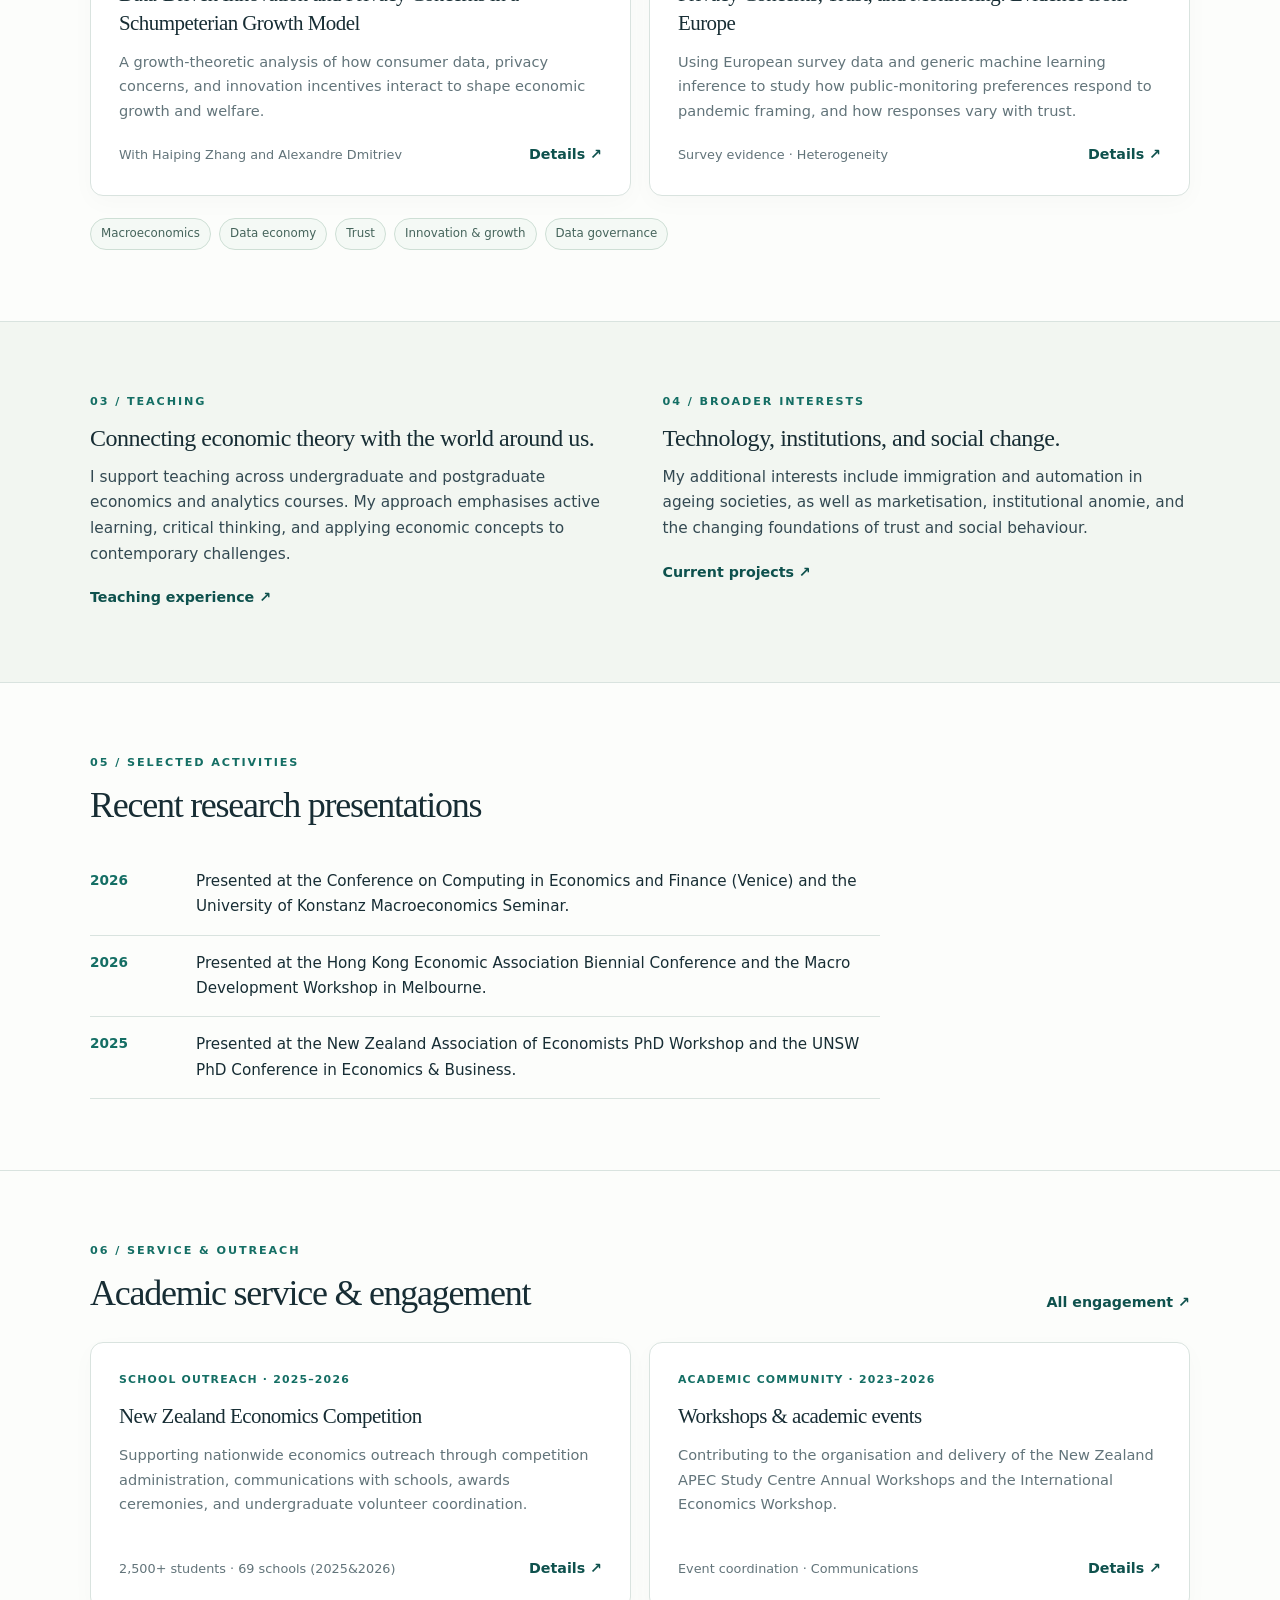
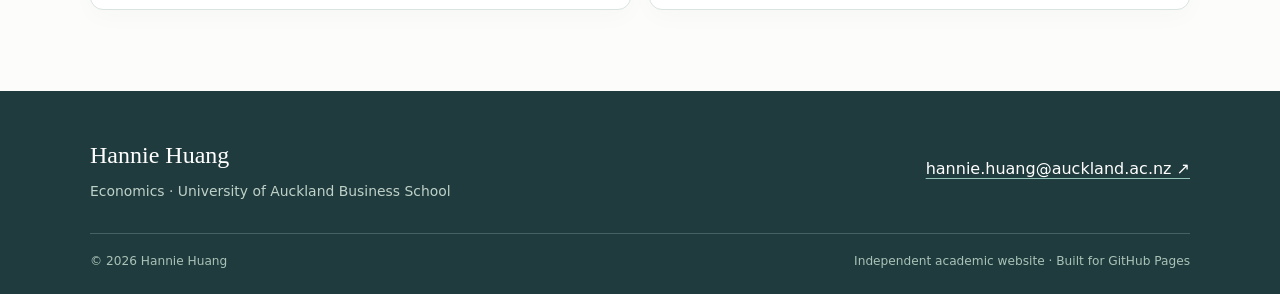
==== commit 0318c5d0: "index.html Updated the about section to reflect current research focus and teaching contributions. M" ====
--- a/index.html
+++ b/index.html
@@ -17,23 +17,23 @@
 <div class="actions"><a class="btn btn-primary" href="research.html">Explore my research <span aria-hidden="true">↗</span></a><a class="btn btn-secondary" href="assets/Hannie_Huang_CV.pdf" download="Hannie_Huang_CV.pdf"> Download CV (PDF) ↓ </a><a class="btn btn-secondary" href="cv.html">View CV <span aria-hidden="true">↗</span></a></div>
 </div><div class="profile-panel" aria-label="Portrait and location"><img src="assets/profile.jpg" alt="Portrait of Hannie Huang" class="profile-photo"><div class="profile-label"></div><div class="profile-text">Auckland, New Zealand</div></div></div></section>
 <section class="section" id="about"><div class="container"><div class="section-heading"><div><span class="kicker">01 / Introduction</span><h2>About me</h2></div></div>
-<div class="about-grid"><div class="about-copy"><p>I am a PhD candidate in the Department of Economics, University of Auckland Business School. I am also affiliated with the New Zealand APEC Study Centre (NZASC). I am on the 2026–27 academic job market. I hold a Master of Social Sciences in Economics from the University of Macau.</p>
-<p>My work focuses on privacy, institutional trust, innovation, and economic growth. Beyond research, I contribute to undergraduate and postgraduate teaching, collaborative research projects, and academic engagement activities.</p></div>
+<div class="about-grid"><div class="about-copy"><p>I am a PhD candidate in the Department of Economics, University of Auckland Business School. I am also affiliated with the New Zealand APEC Study Centre (NZASC). I am on the 2026–27 academic job market. </p>
+<p>My current work focuses on privacy, institutional trust, innovation, and economic growth in the data economy. Beyond research, I contribute to undergraduate and postgraduate teaching, collaborative research projects, and academic engagement activities.</p></div>
 <div><ul class="fact-list"><li><strong>Position</strong><span>PhD Candidate in Economics</span></li><li><strong>Institution</strong><span>University of Auckland Business School</span></li><li><strong>Research</strong><span>Privacy · Trust · Innovation · Growth</span></li><li><strong>Recognition</strong><span>University of Auckland Business GTA Doctoral Fees Bursary</span></li><li><strong>Contact</strong><span><a href="mailto:hannie.huang@auckland.ac.nz">hannie.huang@auckland.ac.nz</a></span></li></ul></div></div>
 </div></section>
 <section class="section" id="selected-research"><div class="container"><div class="section-heading"><div><span class="kicker">02 / Selected research</span><h2>Research & working papers</h2></div><a class="inline-link" href="research.html">All research ↗</a></div>
 <div class="two-col"><article class="paper-card"><span class="label">Job market paper</span><h3>Data-Driven Innovation and Privacy Concerns in a Schumpeterian Growth Model</h3><p>A growth-theoretic analysis of how consumer data, privacy concerns, and innovation incentives interact to shape economic growth and welfare.</p><div class="meta"><span class="muted" style="font-size:.8rem">With Haiping Zhang and Alexandre Dmitriev</span><a class="inline-link" href="research.html#innovation">Details ↗</a></div></article>
-<article class="paper-card"><span class="label">Working paper</span><h3>Privacy Concerns, Trust, and Monitoring: Evidence from Europe</h3><p>Using European survey data and machine learning to study how public-monitoring preferences respond to pandemic framing, and how responses vary with trust.</p><div class="meta"><span class="muted" style="font-size:.8rem">Survey evidence · Heterogeneity</span><a class="inline-link" href="research.html#privacy-trust">Details ↗</a></div></article></div>
-<div class="chips"><span class="chip">Macroeconomics</span><span class="chip">Digital economics</span><span class="chip">Behavioural economics</span><span class="chip">Innovation & growth</span><span class="chip">Data governance</span></div>
+<article class="paper-card"><span class="label">Working paper</span><h3>Privacy Concerns, Trust, and Monitoring: Evidence from Europe</h3><p>Using European survey data and generic machine learning inference to study how public-monitoring preferences respond to pandemic framing, and how responses vary with trust.</p><div class="meta"><span class="muted" style="font-size:.8rem">Survey evidence · Heterogeneity</span><a class="inline-link" href="research.html#privacy-trust">Details ↗</a></div></article></div>
+<div class="chips"><span class="chip">Macroeconomics</span><span class="chip">Data economy</span><span class="chip">Trust</span><span class="chip">Innovation & growth</span><span class="chip">Data governance</span></div>
 </div></section>
 <section class="section feature-band"><div class="container feature-grid"><article class="feature-item"><span class="kicker">03 / Teaching</span><h3>Connecting economic theory with the world around us.</h3><p>I support teaching across undergraduate and postgraduate economics and analytics courses. My approach emphasises active learning, critical thinking, and applying economic concepts to contemporary challenges.</p><a class="inline-link" href="teaching.html">Teaching experience ↗</a></article>
 <article class="feature-item"><span class="kicker">04 / Broader interests</span><h3>Technology, institutions, and social change.</h3><p>My additional interests include immigration and automation in ageing societies, as well as marketisation, institutional anomie, and the changing foundations of trust and social behaviour.</p><a class="inline-link" href="research.html#work-in-progress">Current projects ↗</a></article></div></section>
 <section class="section"><div class="container"><div class="section-heading"><div><span class="kicker">05 / Selected activities</span><h2>Recent research presentations</h2></div></div>
-<ol class="timeline"><li><time datetime="2026">2026</time><span>Presented research at the Conference on Computing in Economics and Finance (Venice) and the University of Konstanz Macroeconomics Seminar.</span></li>
+<ol class="timeline"><li><time datetime="2026">2026</time><span>Presented at the Conference on Computing in Economics and Finance (Venice) and the University of Konstanz Macroeconomics Seminar.</span></li>
 <li><time datetime="2026">2026</time><span>Presented at the Hong Kong Economic Association Biennial Conference and the Macro Development Workshop in Melbourne.</span></li>
-<li><time datetime="2025">2025</time><span>Participated in the New Zealand Association of Economists PhD Workshop and the UNSW PhD Conference in Economics & Business.</span></li></ol></div></section>
+<li><time datetime="2025">2025</time><span>Presented at the New Zealand Association of Economists PhD Workshop and the UNSW PhD Conference in Economics & Business.</span></li></ol></div></section>
 <section class="section" id="engagement"><div class="container"><div class="section-heading"><div><span class="kicker">06 / Service & outreach</span><h2>Academic service & engagement</h2></div><a class="inline-link" href="engagement.html">All engagement ↗</a></div>
-<div class="two-col"><article class="paper-card"><span class="label">School outreach · 2025–2026</span><h3>New Zealand Economics Competition</h3><p>Supporting nationwide economics outreach through competition administration, communications with schools, awards ceremonies, and undergraduate volunteer coordination.</p><div class="meta"><span class="muted" style="font-size:.8rem">2,500+ students · 69 schools (2026)</span><a class="inline-link" href="engagement.html#competition">Details ↗</a></div></article>
+<div class="two-col"><article class="paper-card"><span class="label">School outreach · 2025–2026</span><h3>New Zealand Economics Competition</h3><p>Supporting nationwide economics outreach through competition administration, communications with schools, awards ceremonies, and undergraduate volunteer coordination.</p><div class="meta"><span class="muted" style="font-size:.8rem">2,500+ students · 69 schools (2025&2026)</span><a class="inline-link" href="engagement.html#competition">Details ↗</a></div></article>
 <article class="paper-card"><span class="label">Academic community · 2023–2026</span><h3>Workshops & academic events</h3><p>Contributing to the organisation and delivery of the New Zealand APEC Study Centre Annual Workshops and the International Economics Workshop.</p><div class="meta"><span class="muted" style="font-size:.8rem">Event coordination · Communications</span><a class="inline-link" href="engagement.html#workshops">Details ↗</a></div></article></div>
 </div></section>
 </main>
